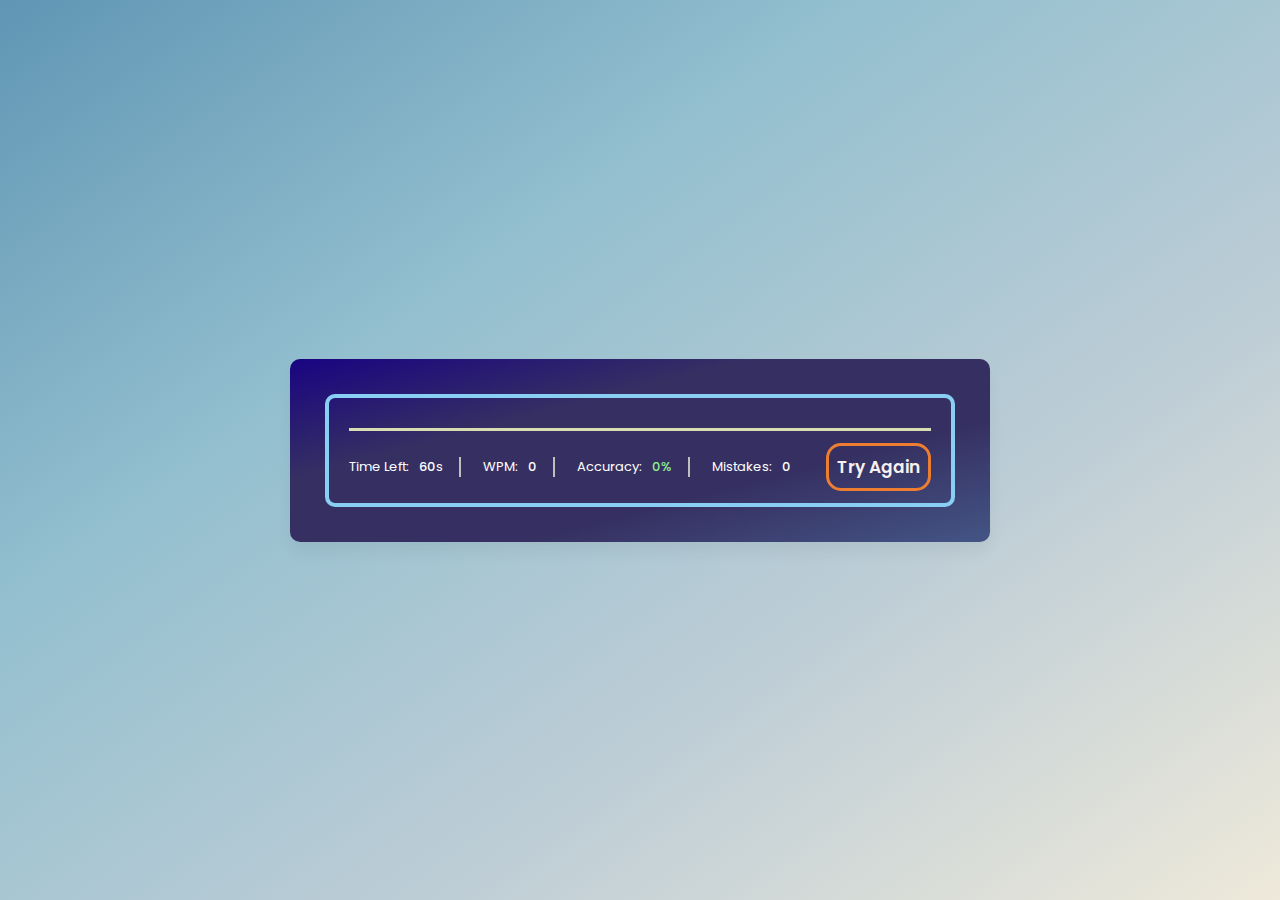
==== gamepage/index.html @ 04730829 "update all" ====
<html lang="en">
<head>
    <meta charset="UTF-8">
    <meta http-equiv="X-UA-Compatible" content="IE=edge">
    <meta name="viewport" content="width=device-width, initial-scale=1.0">
    <title>Typing Test - JustType</title>
    <link rel="icon" href="icon-title.png">
    <style>
    @import url('https://fonts.googleapis.com/css2?family=Poppins:wght@400;500;600;700&display=swap');
    </style>
    <link rel="stylesheet" href="style.css">
</head>
<body>
    <div class="wrapper">
        <input type="text" class="input-field">
        <div class="content-box">
            <div class="typing-text">
                <p id="paragraph"></p>
            </div>
            <div class="content">
                <ul class="result-details">
                    <li class="time">
                        <p>
                            Time Left:
                        </p>
                        <span><b>60</b>s</span>
                    </li>
                    <li class="wpm">
                        <p>
                            WPM:
                        </p>
                        <span>0</span>
                    </li>
                    <li class="accuracy">
                        <p>
                            Accuracy:
                        </p>
                        <span id="accuracy">0%</span>
                    </li>
                    <li class="mistake">
                        <p>
                            Mistakes:
                        </p>
                        <span>0</span>
                    </li>
                </ul>
                <button class="tryagain">Try Again</button>
            </div>
        </div>
    </div>
</body>
<script src="script.js"></script>
</html>
---- gamepage/style.css ----
* {
    margin: 0;
    padding: 0;
    box-sizing: border-box;
    font-family: 'Poppins', sans-serif;
}

.header {
    display: flex;
    align-items: center;
    justify-content: center;
    padding: 10px 0;
}

.header h1 {
    color: white;
    font-size: 24px;
    margin: 0;
}
body {
    display: flex;
    padding: 0 10px;
    align-items: center;
    justify-content: center;
    min-height: 100vh;
    background: linear-gradient(to bottom right, #6096B4, #93BFCF, #BDCDD6, #EEE9DA);
}
#paragraph {
    color: white;
}
.result-details {
    color: white;
    word-break: keep-all;
}
::selection {
    color: #fff;
    background: #007acc;
}
.wrapper {
    width: 700px;
    padding: 35px;
    background: linear-gradient(to bottom right, #190482, #363062, #363062, #435585);
    border-radius: 10px;
    box-shadow: 0 10px 15px rgba(0,0,0,0.05);
}
.wrapper .input-field {
    opacity: 0;
    z-index: -999;
    position: absolute;
}
.wrapper .content-box {
    padding: 13px 20px 0;
    border-radius: 10px;
    border: 4px solid #89CFF3;
}
.content-box .typing-text {
    overflow: hidden;
    max-height: 1080px;
}
.typing-text::-webkit-scrollbar {
    width: 0;
}
.typing-text p {
    font-size: 21px;
    text-align: justify;
    letter-spacing: 0.5px;
}
.typing-text p span {
    position: relative;
}
.typing-text p span.correct {
    color: lightgreen;
}
.typing-text p span.incorrect {
    color: #ca4754;
    border-radius: 4px;
}
.typing-text p span.active::before {
    content: "";
    height: 2px;
    width: 100%;
    bottom: 0;
    left: 0;
    opacity: 0;
    border-radius: 5px;
    background: #007acc;
    animation: blink 1s ease-in-out infinite;
}
@keyframes blink {
    50% {
        opacity: 1;
    }
}
.content-box .content {
    margin-top: 17px;
    display: flex;
    padding: 12px 0;
    flex-wrap: wrap;
    align-items: center;
    justify-content: space-between;
    border-top: 3px solid #DADDB1;
    word-break: keep-all;
}
.content button {
    outline: none;
    border: none;
    width: 105px;
    color: #F6F1EE;
    padding: 8px 0;
    font-size: 17px;
    font-weight: 600;
    cursor: pointer;
    border-radius: 15px;
    border: 3px solid #ED7D31;
    background: none;
    transition: transform 0.2s ease;
}
.content button:active {
    transform: scale(0.9);
}
.content button:hover {
    background: #4f6992;
    color: lightsalmon;
}
.content .result-details {
    display: flex;
    flex-wrap: wrap;
    align-items: center;
    width: calc(100% - 140px);
    justify-content: space-between;
}
.result-details li {
    display: flex;
    height: 20px;
    list-style: none;
    position: relative;
    align-items: center;
}
.result-details li:not(:first-child) {
    padding-left: 22px;
    border-left: 2px solid #bfbfbf;
}
.result-details li p {
    font-size: 13px;
}
.result-details li span {
    display: block;
    font-size: 13px;
    margin-left: 10px;
}
li span b {
    font-weight: 500;
}
li:not(:first-child) span {
    font-weight: 500;
}
@media (max-width: 745px) {
    .wrapper {
        padding: 20px;
    }
    .content-box .content {
        padding: 20px 0;
    }
    .content-box .typing-text {
        max-height: 100%;
    }
    .typing-text p {
        font-size: 19px;
        text-align: left;
    }
    .content button {
        width: 100%;
        font-size: 15px;
        padding: 10px 0;
        margin-top: 20px;
    }
    .content .result-details {
        width: 100%;
    }
    .result-details li:not(:first-child) {
        border-left: 0;
        padding: 0;
    }
    .result-details li p,
    .result-details li span {
        font-size: 15px;
    }
}
@media (max-width: 518px) {
    .wrapper .content-box {
        padding: 10px 15px 0;
    }
    .typing-text p {
        font-size: 13px;
    }
    .result-details li {
        margin-bottom: 10px;
    }
    .content button {
        margin-top: 10px;
    }
}

.result-details li.accuracy span {
    color: rgb(241, 124, 124);
}

.result-details li.accuracy span.high-accuracy {
    color: lightgreen;
}
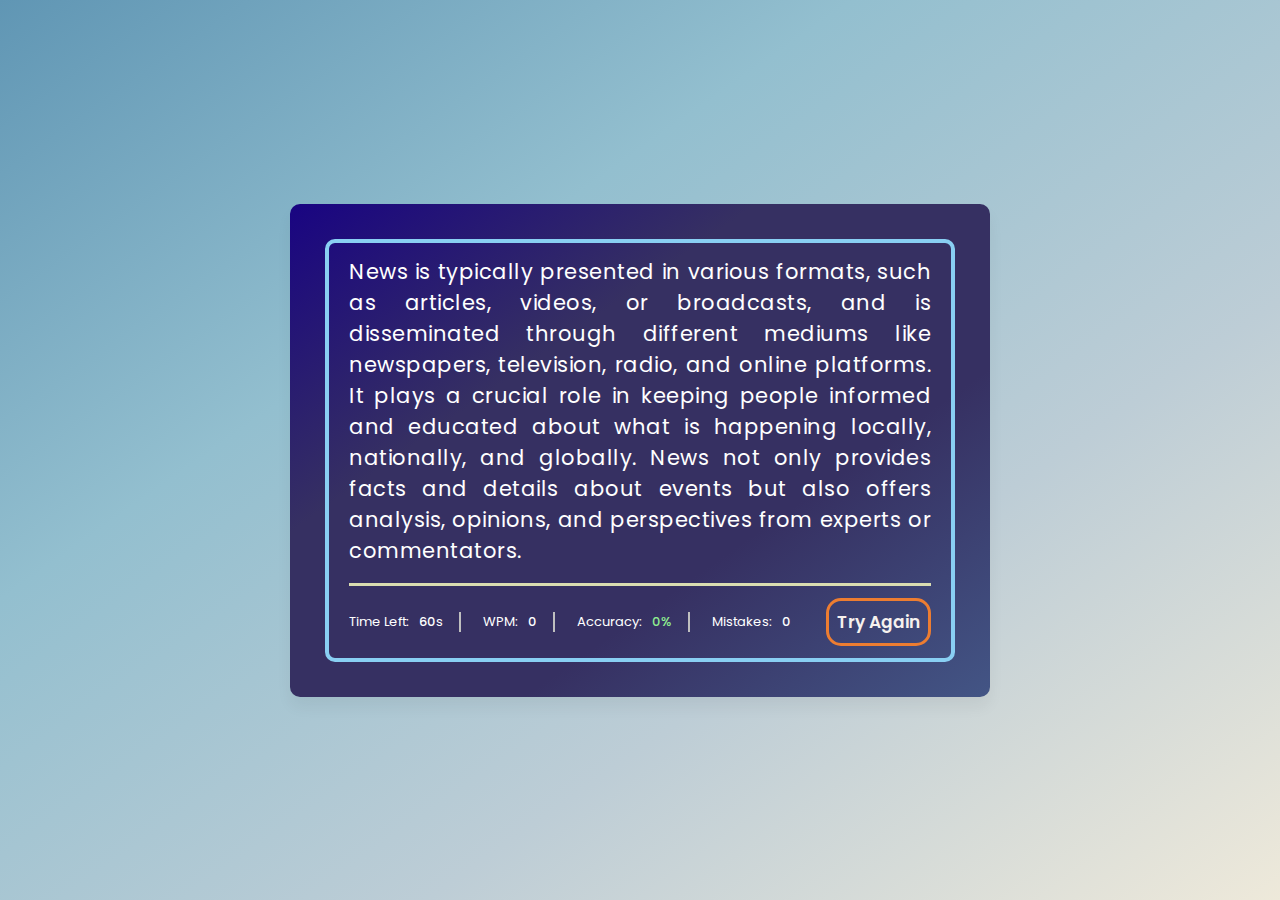
==== commit 04183f4a: "Update index.html" ====
--- a/gamepage/index.html
+++ b/gamepage/index.html
@@ -4,7 +4,7 @@
     <meta http-equiv="X-UA-Compatible" content="IE=edge">
     <meta name="viewport" content="width=device-width, initial-scale=1.0">
     <title>Typing Test - JustType</title>
-    <link rel="icon" href="icon-title.png">
+    <link rel="icon" href="images/icon-title.png">
     <style>
     @import url('https://fonts.googleapis.com/css2?family=Poppins:wght@400;500;600;700&display=swap');
     </style>
@@ -50,4 +50,4 @@
     </div>
 </body>
 <script src="script.js"></script>
-</html>+</html>
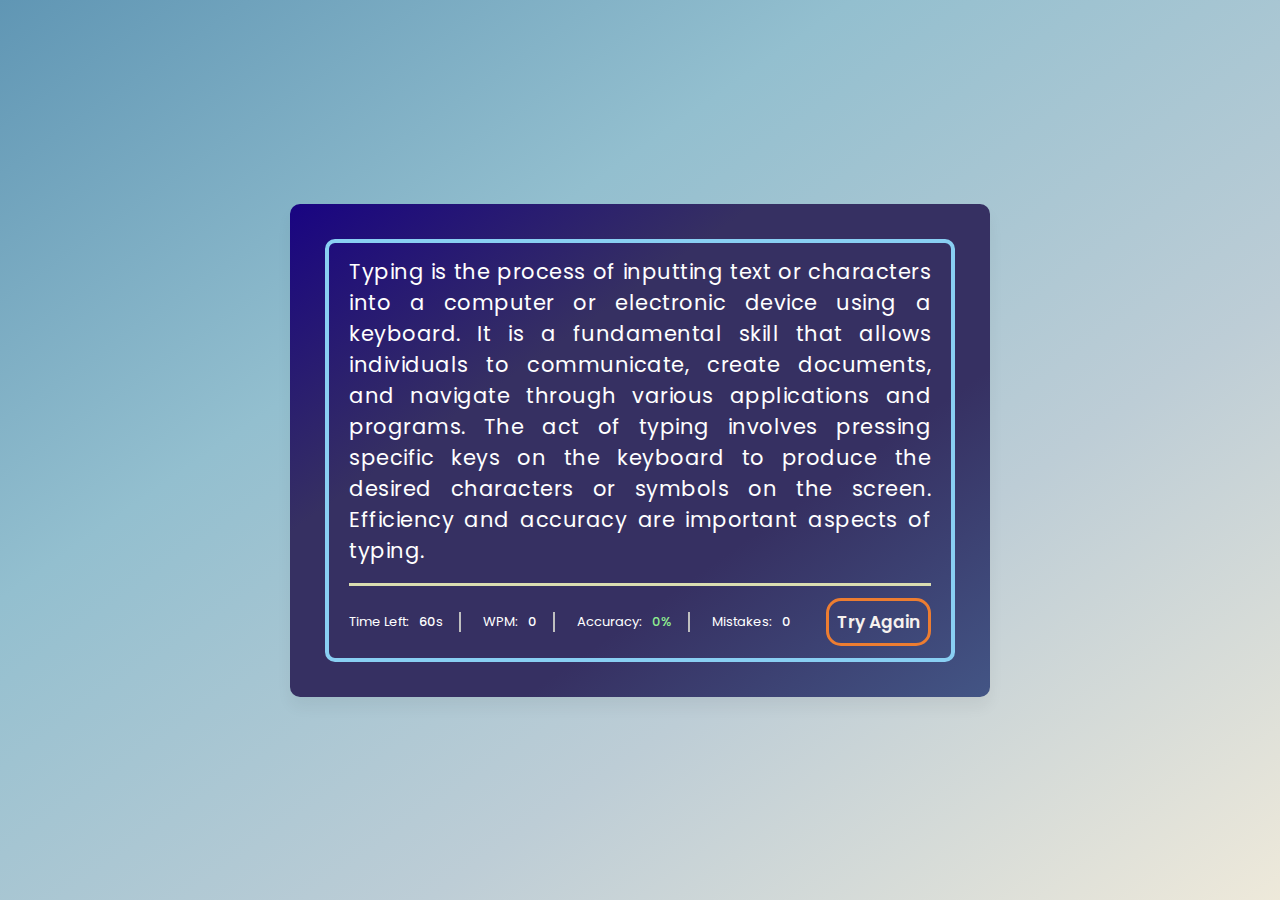
==== commit 76ba4f31: "Update index.html" ====
--- a/gamepage/index.html
+++ b/gamepage/index.html
@@ -4,7 +4,6 @@
     <meta http-equiv="X-UA-Compatible" content="IE=edge">
     <meta name="viewport" content="width=device-width, initial-scale=1.0">
     <title>Typing Test - JustType</title>
-    <link rel="icon" href="images/icon-title.png">
     <style>
     @import url('https://fonts.googleapis.com/css2?family=Poppins:wght@400;500;600;700&display=swap');
     </style>
